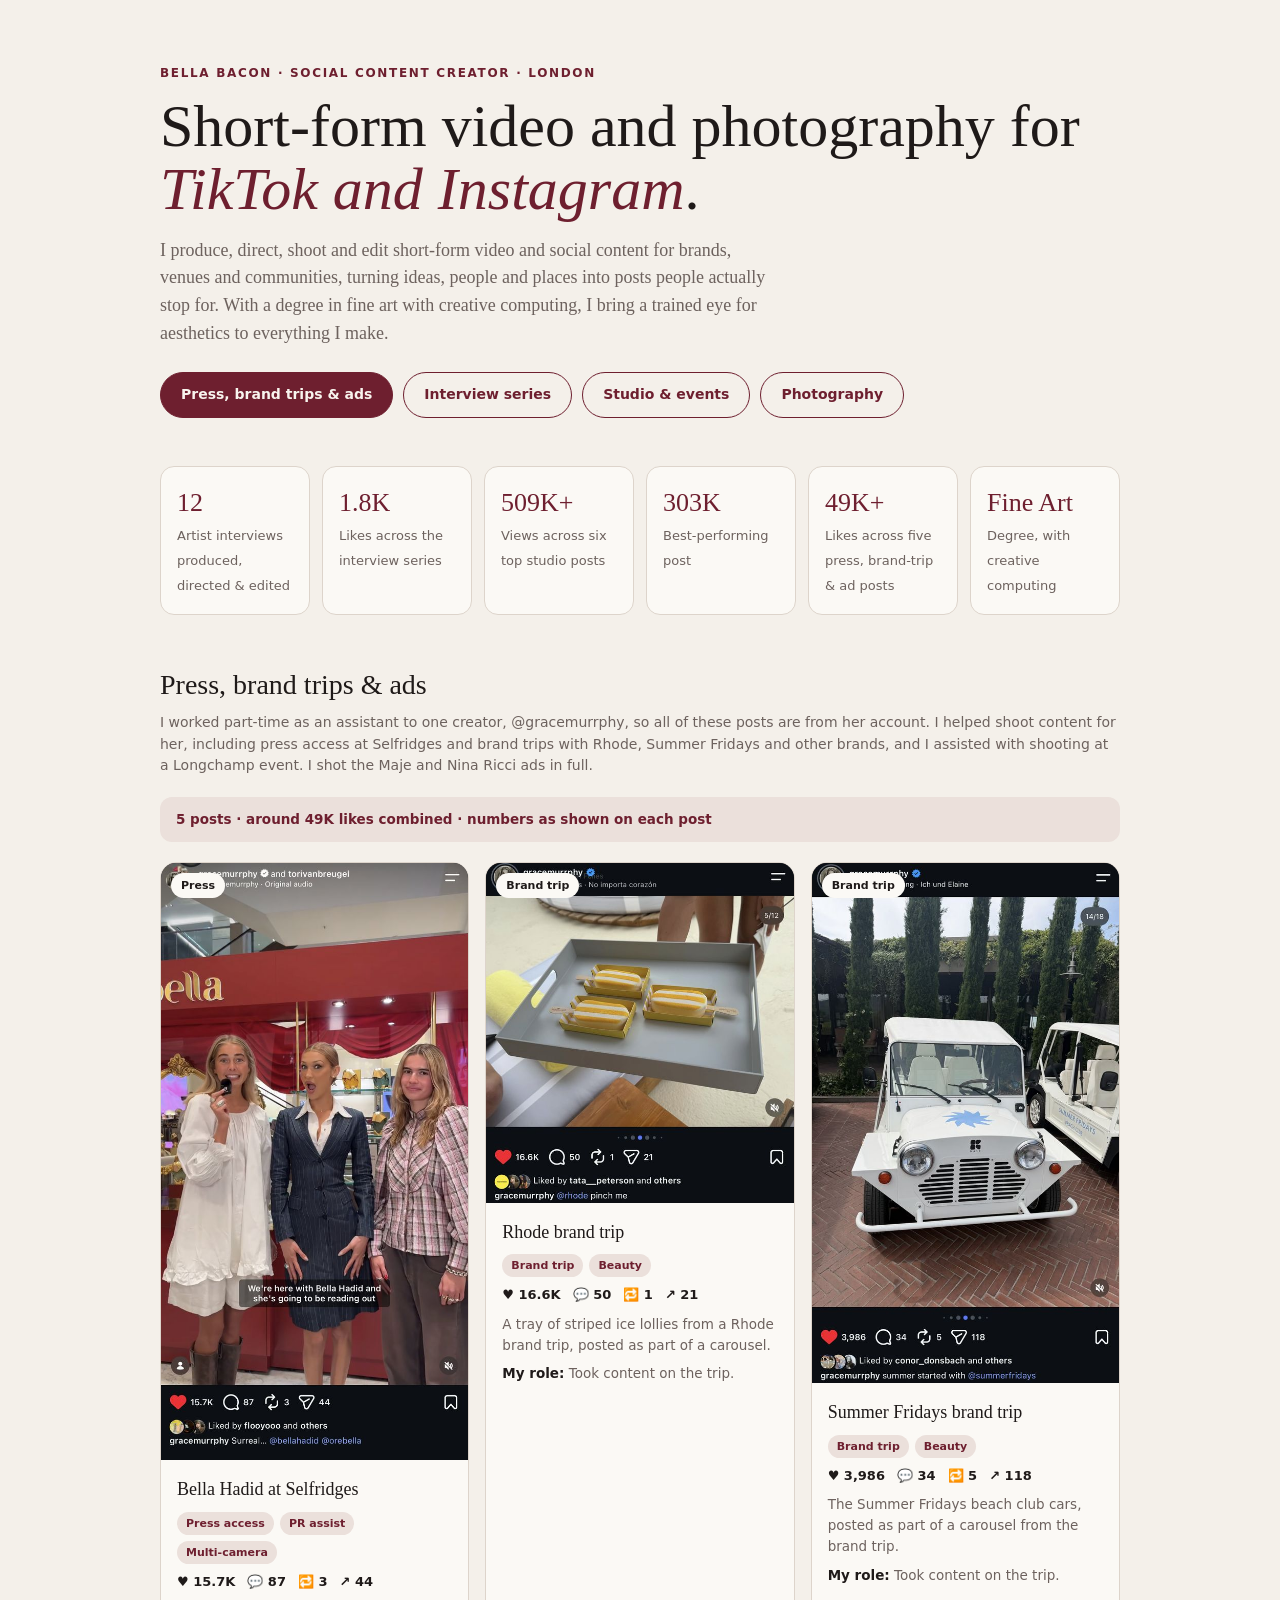
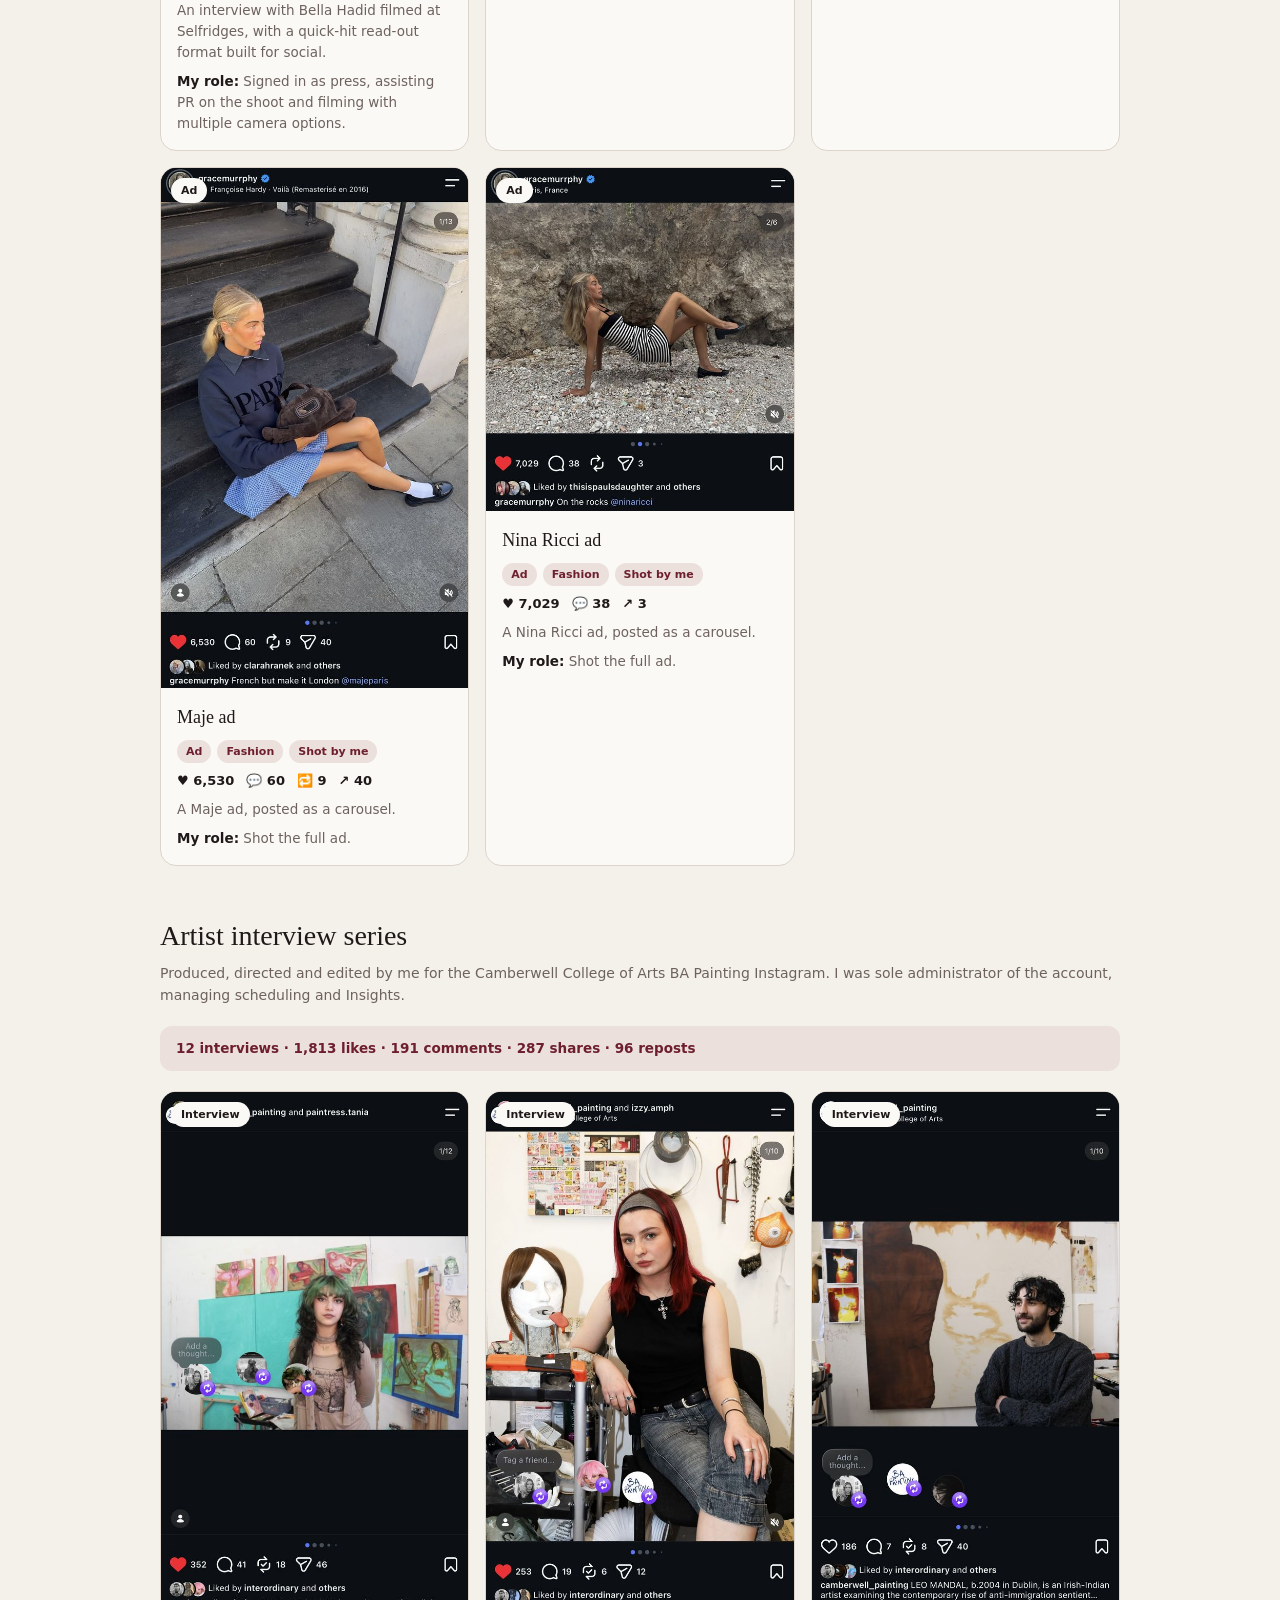
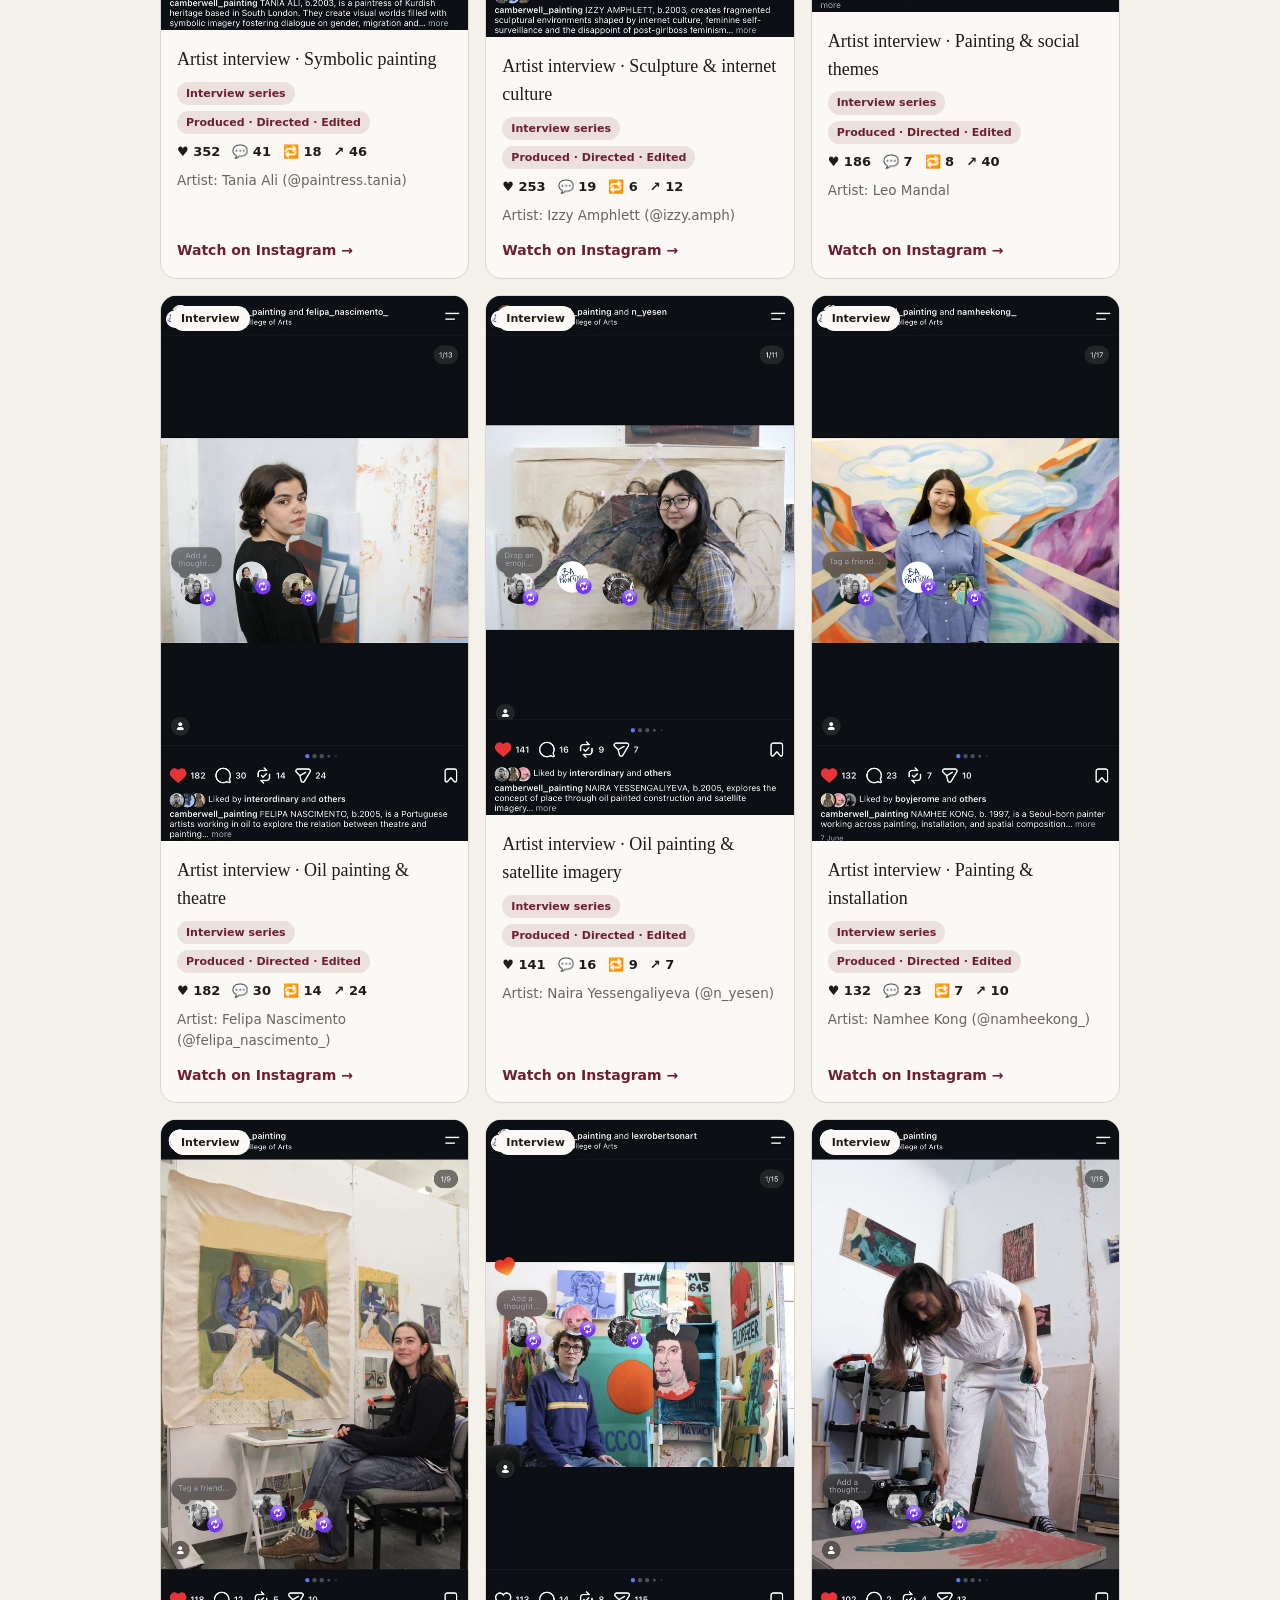
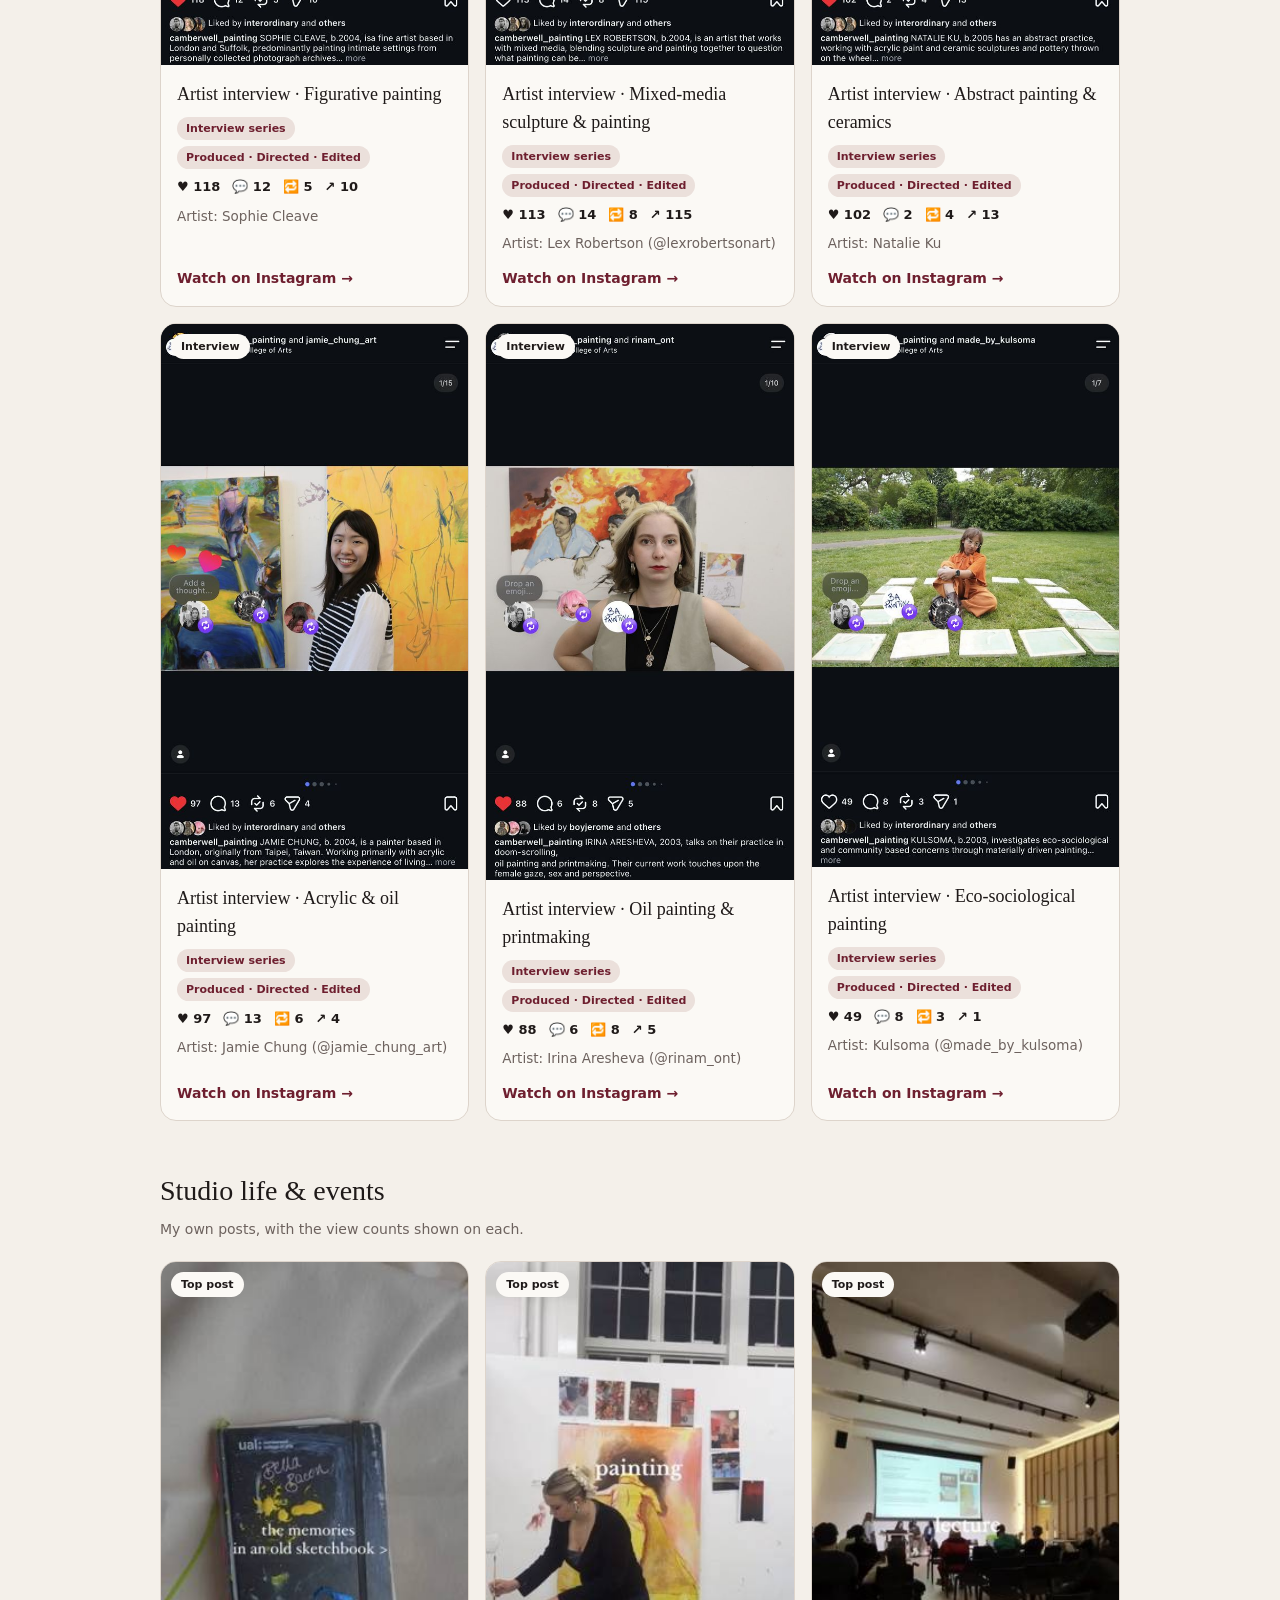
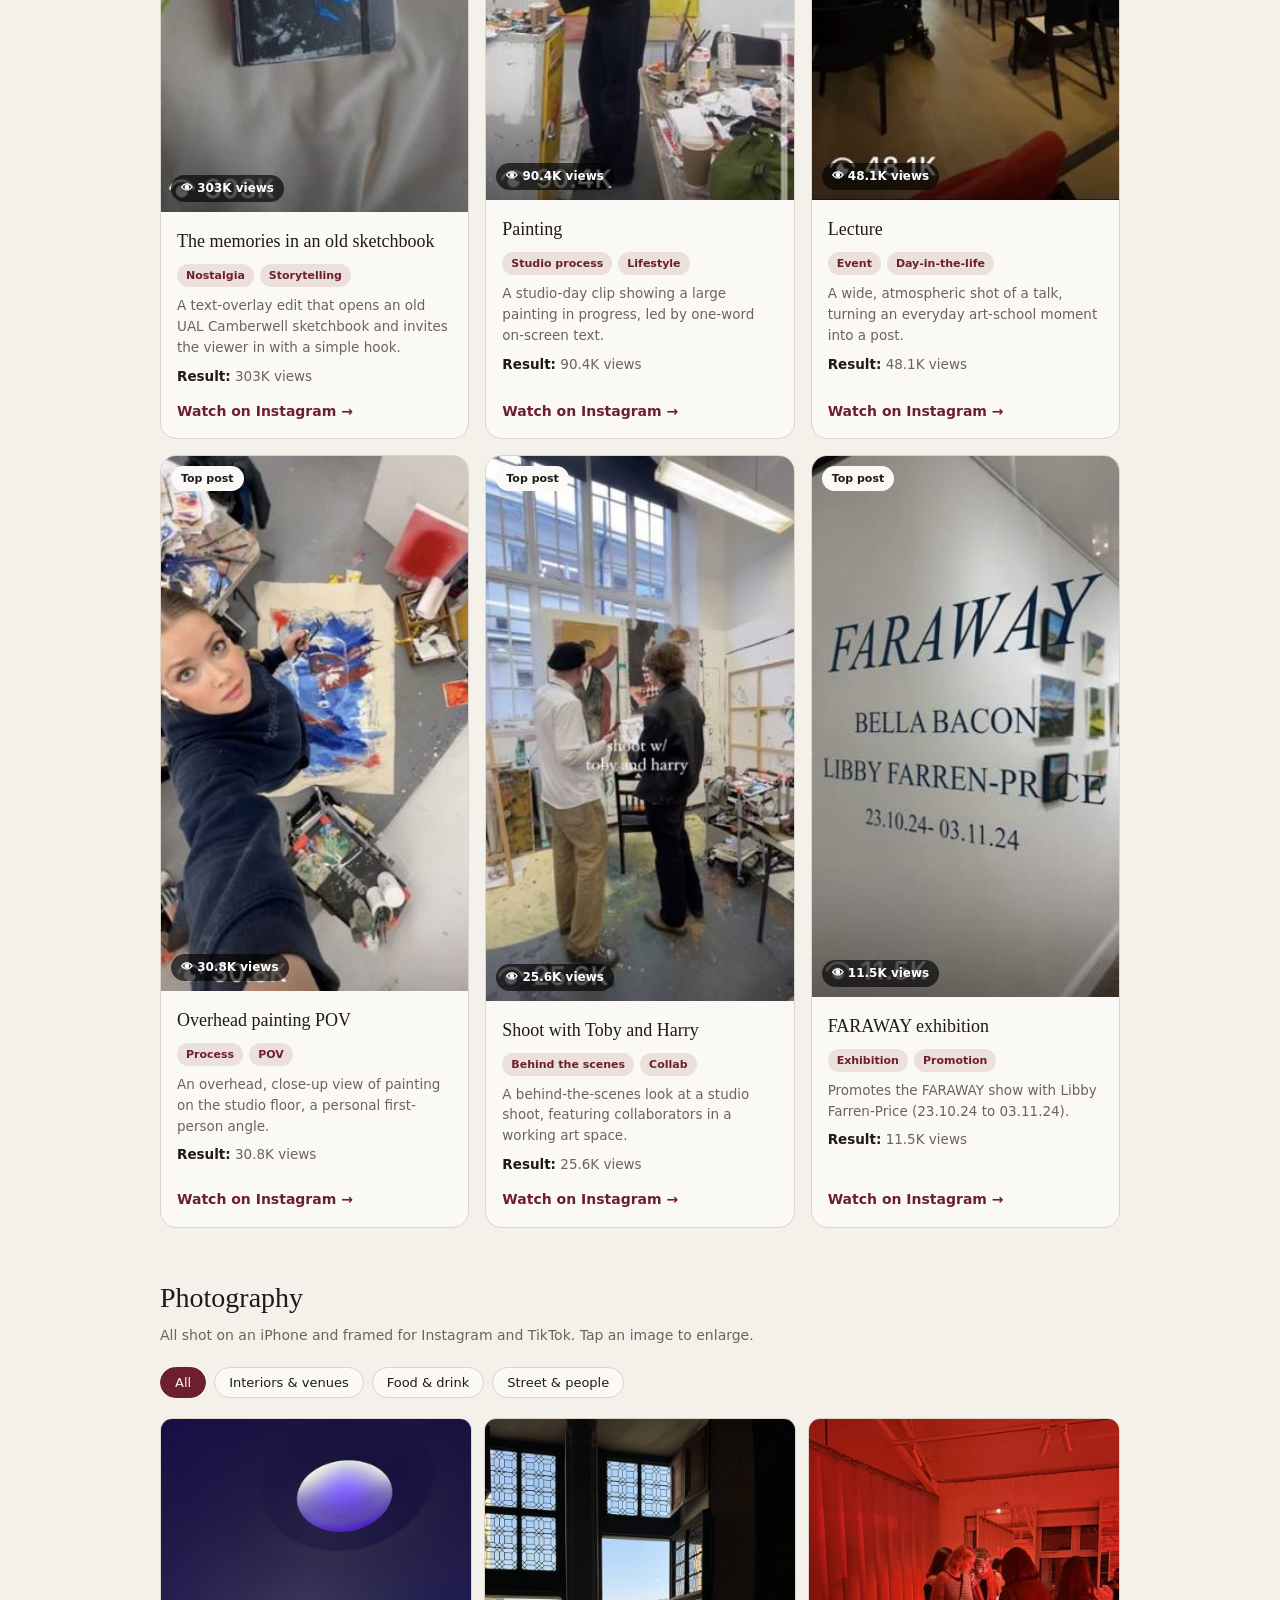
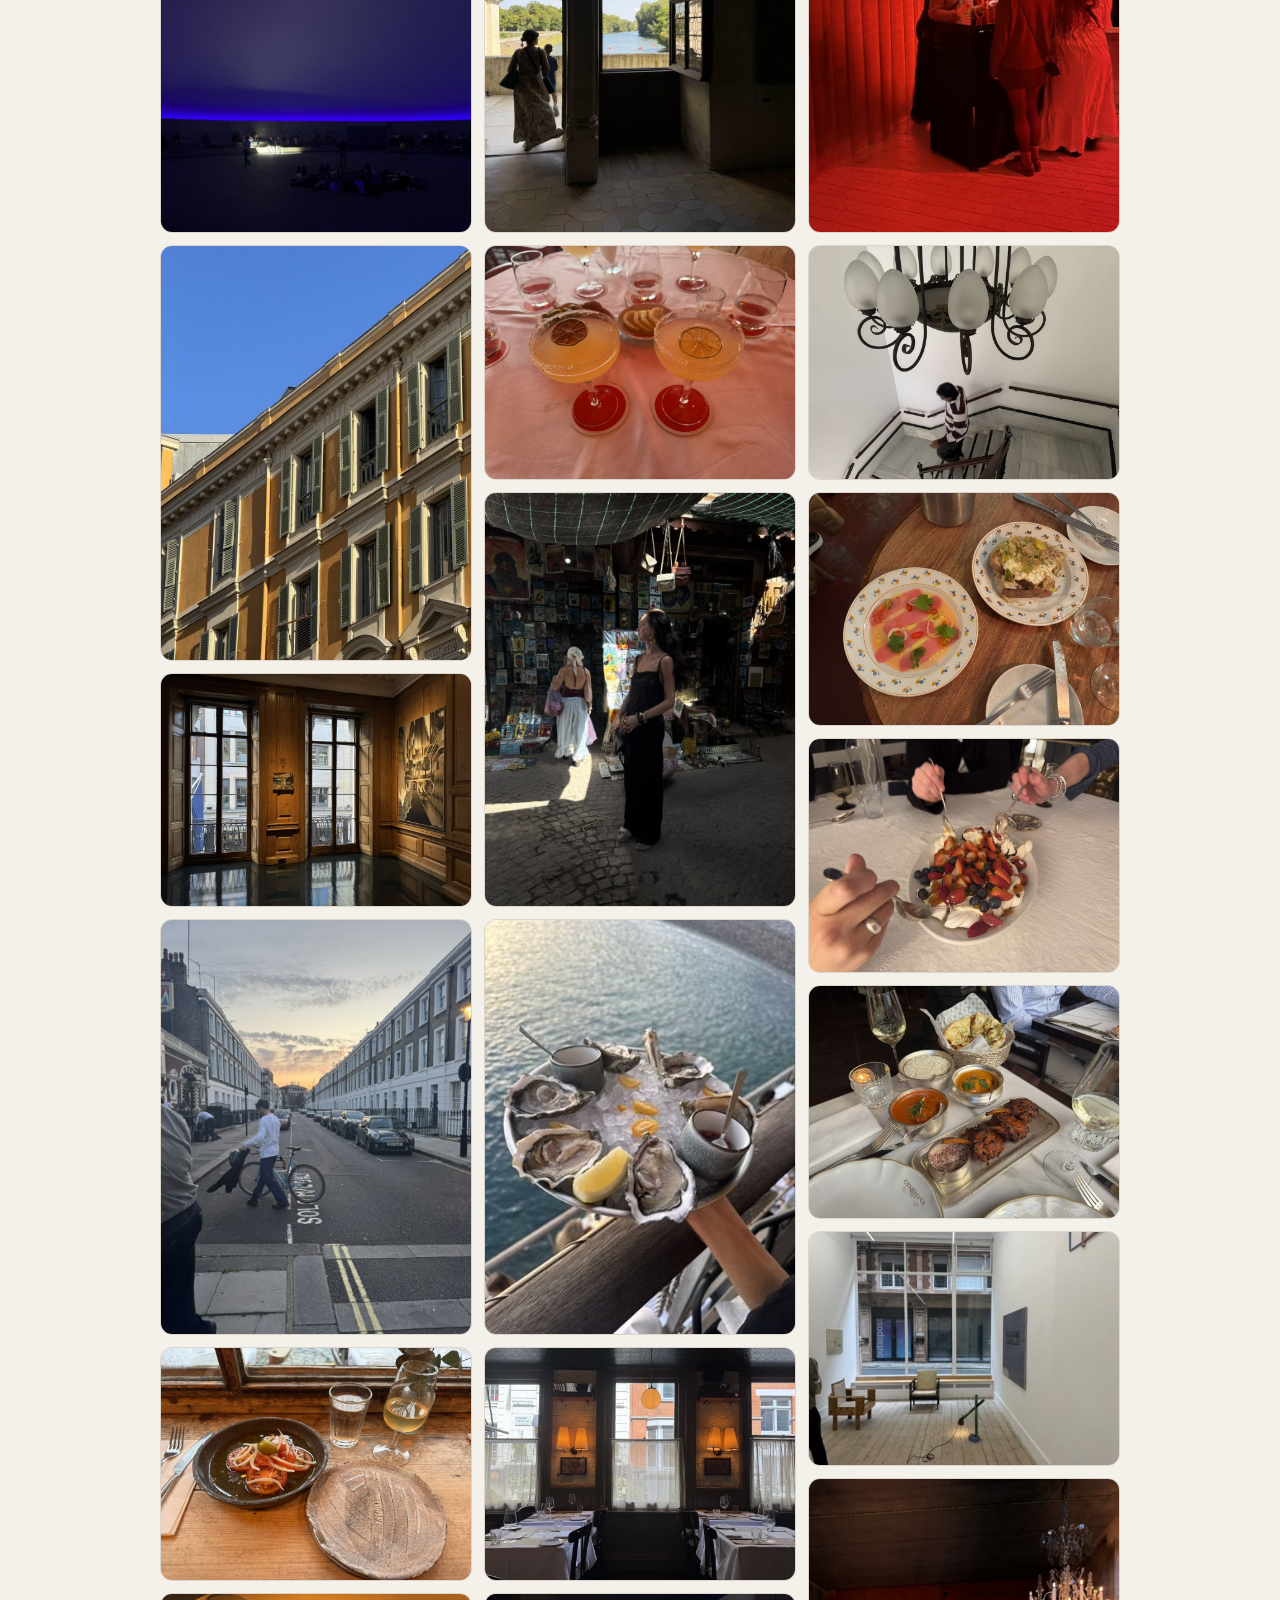
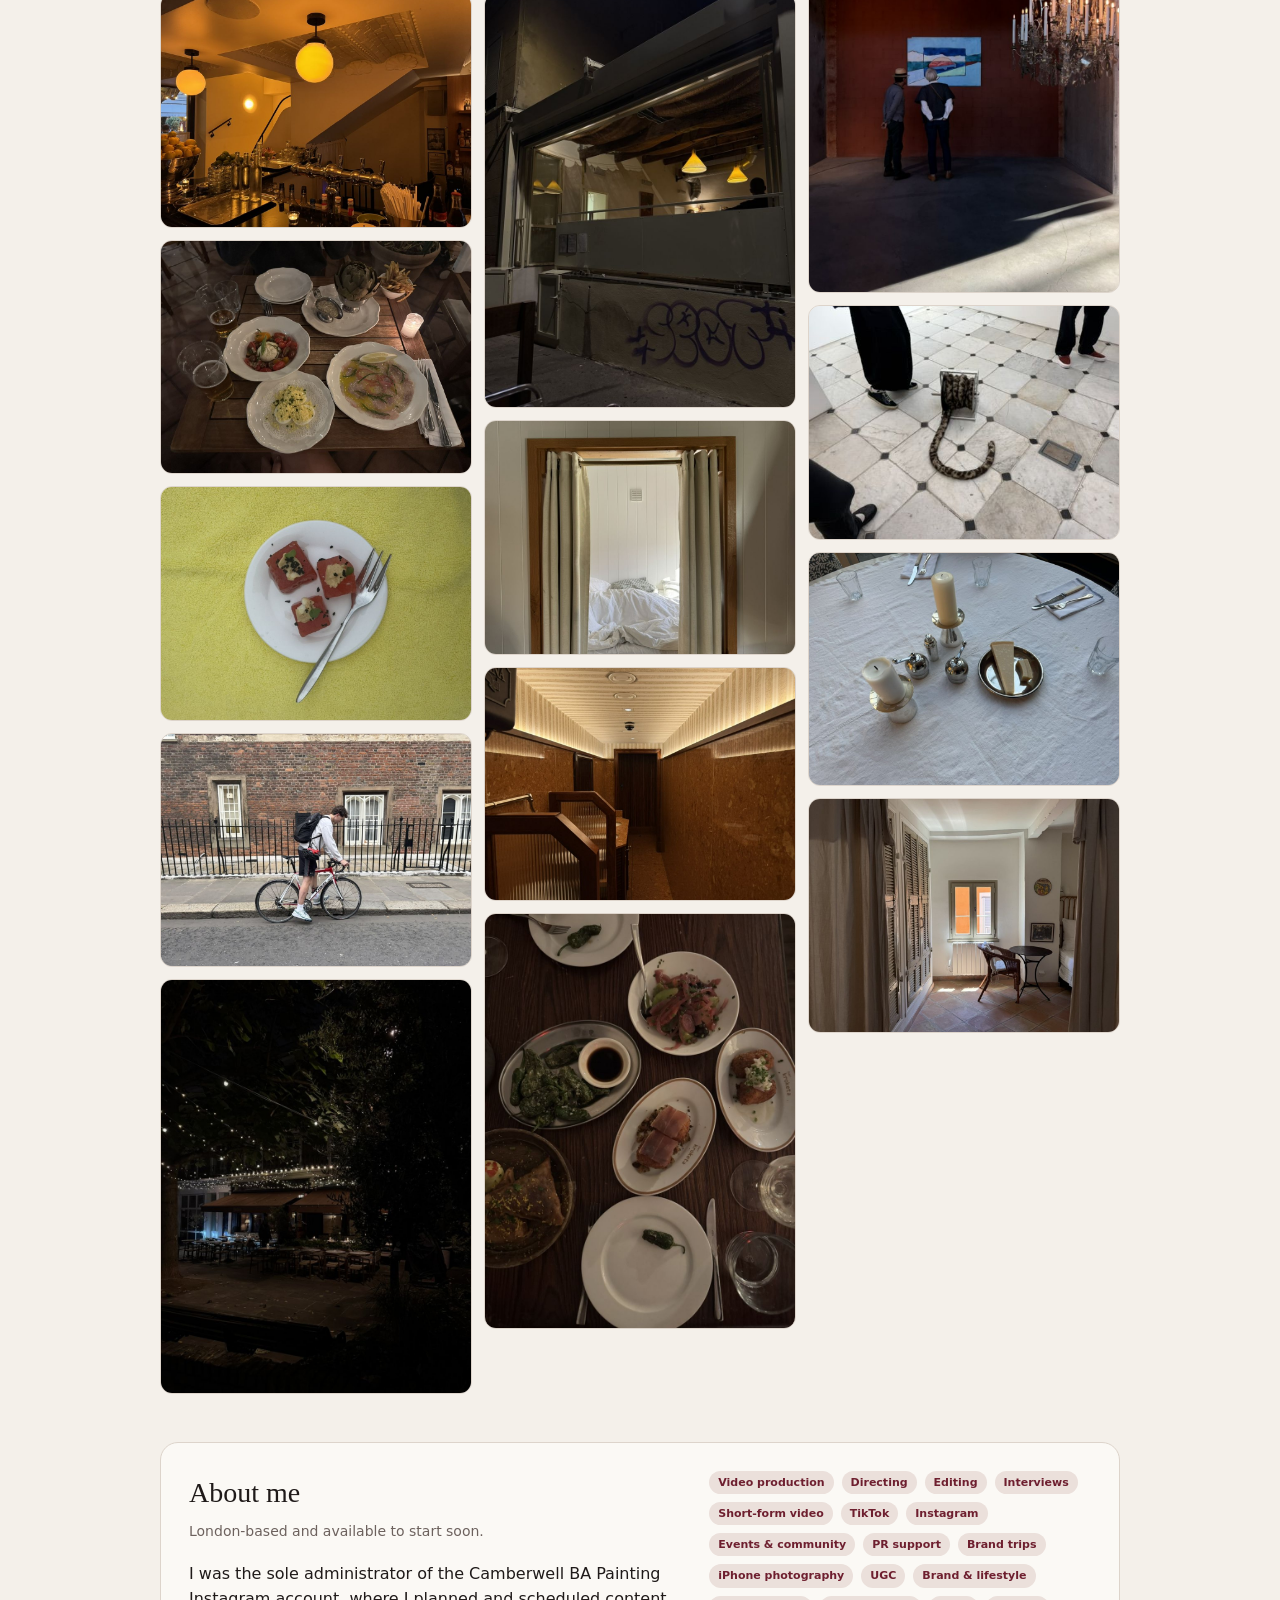
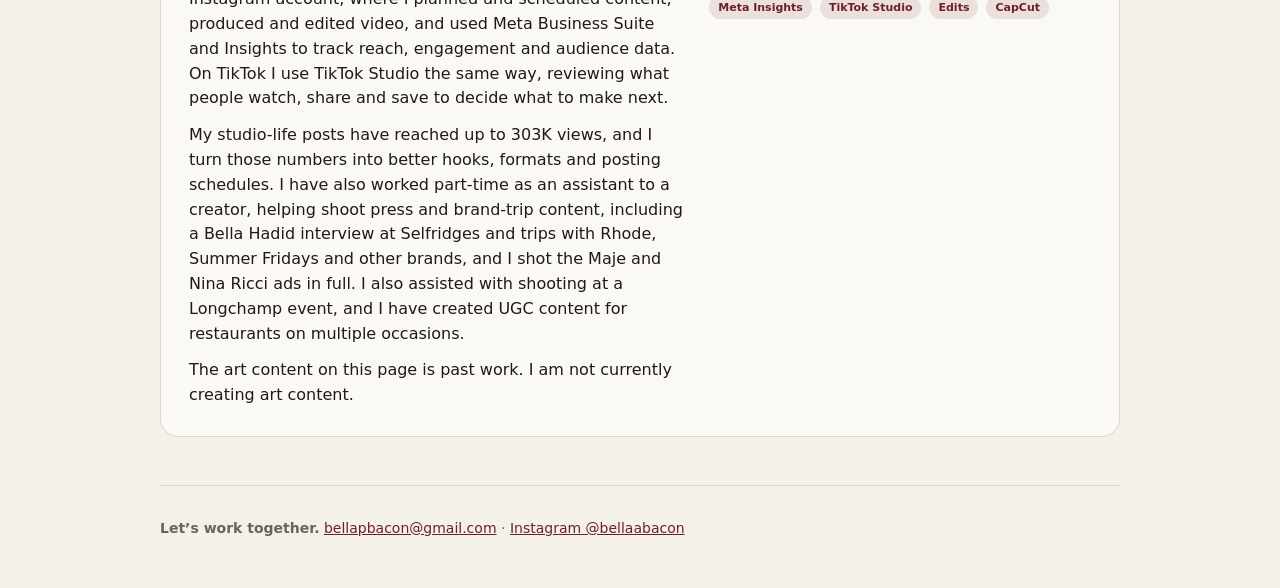
==== bella-bacon-portfolio.html @ 35b9066b "UGCPORTFOLIO" ====
<!DOCTYPE html>
<html lang="en-GB">
<head>
<meta charset="utf-8">
<meta name="viewport" content="width=device-width, initial-scale=1, viewport-fit=cover">
<meta name="robots" content="noindex, nofollow">
<title>Bella Bacon · Social Content Creator Portfolio</title>
<style>
:root{--bg:#f4f0ea;--surface:#fbf9f5;--text:#1f1a19;--muted:#6d625e;--accent:#6e1f2f;--accent2:#ebe0db;--border:#ddd4cb;--on-accent:#f8f4ee;box-sizing:border-box;padding-top:env(safe-area-inset-top,0px);padding-bottom:env(safe-area-inset-bottom,0px)}
@media (prefers-color-scheme:dark){:root:not([data-theme="light"]){color-scheme:dark;--bg:#151312;--surface:#1e1b1a;--text:#efe9e2;--muted:#a79d97;--accent:#cf8f90;--accent2:#35201f;--border:#332d2b;--on-accent:#171211}}
:root[data-theme="dark"]{color-scheme:dark;--bg:#151312;--surface:#1e1b1a;--text:#efe9e2;--muted:#a79d97;--accent:#cf8f90;--accent2:#35201f;--border:#332d2b;--on-accent:#171211}
*{box-sizing:border-box}html{scroll-padding-top:env(safe-area-inset-top,0px)}
body{margin:0;background:var(--bg);color:var(--text);font-family:Georgia,"Times New Roman",serif;line-height:1.55}
.sans{font-family:system-ui,-apple-system,"Segoe UI",Roboto,sans-serif}
.wrap{max-width:1000px;margin:0 auto;padding:0 20px}
header.hero{padding:64px 0 40px}
.eyebrow{font-family:system-ui,sans-serif;font-size:12px;letter-spacing:.14em;text-transform:uppercase;color:var(--accent);font-weight:600}
h1{font-size:clamp(34px,7vw,60px);line-height:1.05;margin:12px 0 16px;font-weight:400}
h1 em{color:var(--accent)}
.lead{font-size:18px;color:var(--muted);max-width:620px;margin:0 0 24px}
.cta{display:flex;gap:10px;flex-wrap:wrap}
.btn{font-family:system-ui,sans-serif;font-size:14px;font-weight:600;text-decoration:none;padding:11px 20px;border-radius:99px;border:1px solid var(--accent);color:var(--accent)}
.btn.fill{background:var(--accent);color:var(--on-accent)}
.stats{display:grid;grid-template-columns:repeat(auto-fit,minmax(150px,1fr));gap:12px;margin:8px 0 48px}
.stat{background:var(--surface);border:1px solid var(--border);border-radius:14px;padding:16px}
.stat b{display:block;font-size:26px;font-weight:400;color:var(--accent)}
.stat span{font-family:system-ui,sans-serif;font-size:13px;color:var(--muted)}
h2{font-size:28px;font-weight:400;margin:0 0 6px}
.sub{font-family:system-ui,sans-serif;color:var(--muted);font-size:14px;margin:0 0 20px}
.filters{display:flex;gap:8px;margin-bottom:20px;flex-wrap:wrap}
.chip{font-family:system-ui,sans-serif;font-size:13px;padding:7px 14px;border-radius:99px;border:1px solid var(--border);background:var(--surface);color:var(--text);cursor:pointer}
.chip[aria-pressed="true"]{background:var(--accent);color:var(--on-accent);border-color:var(--accent)}
.grid{display:grid;grid-template-columns:repeat(auto-fill,minmax(270px,1fr));gap:16px;margin-bottom:48px}
.card{background:var(--surface);border:1px solid var(--border);border-radius:16px;overflow:hidden;display:flex;flex-direction:column}
.thumb{aspect-ratio:9/12;background:linear-gradient(145deg,var(--accent2),var(--bg));display:flex;align-items:center;justify-content:center;flex-direction:column;gap:6px;color:var(--muted);font-family:system-ui,sans-serif;font-size:12px;position:relative}
.thumb .play{width:44px;height:44px;border-radius:50%;background:var(--accent);color:#fff;display:flex;align-items:center;justify-content:center;font-size:16px}
.thumb img{width:100%;height:100%;object-fit:cover;display:block}.views{position:absolute;bottom:10px;left:10px;font-family:system-ui,sans-serif;font-size:12px;font-weight:700;padding:4px 10px;border-radius:99px;background:rgba(0,0,0,.65);color:#fff}.thumb.wide{aspect-ratio:auto;display:block;background:#0d1117}.thumb.wide img{height:auto;object-fit:contain}.engage{display:flex;gap:12px;flex-wrap:wrap;font-family:system-ui,sans-serif;font-size:13px;color:var(--text);font-weight:600}.series{background:var(--accent2);color:var(--accent);font-family:system-ui,sans-serif;font-size:13.5px;font-weight:600;padding:12px 16px;border-radius:12px;margin-bottom:20px}.badge{position:absolute;top:10px;left:10px;font-family:system-ui,sans-serif;font-size:11px;font-weight:600;padding:4px 10px;border-radius:99px;background:var(--surface);color:var(--text)}
.body{padding:16px;display:flex;flex-direction:column;gap:8px;flex:1}
.body h3{margin:0;font-size:18px;font-weight:400}
.tags{display:flex;gap:6px;flex-wrap:wrap}
.tag{font-family:system-ui,sans-serif;font-size:11px;padding:3px 9px;border-radius:99px;background:var(--accent2);color:var(--accent);font-weight:600}
.body p{margin:0;font-family:system-ui,sans-serif;font-size:13.5px;color:var(--muted)}
.body p b{color:var(--text);font-weight:600}
.body a{margin-top:auto;font-family:system-ui,sans-serif;font-size:14px;font-weight:600;color:var(--accent);text-decoration:none;padding-top:6px}
.todo{outline:1px dashed var(--accent);outline-offset:2px;border-radius:3px}
.about{display:grid;grid-template-columns:1fr;gap:24px;background:var(--surface);border:1px solid var(--border);border-radius:18px;padding:28px;margin-bottom:48px}
@media(min-width:720px){.about{grid-template-columns:1.3fr 1fr}}
.skills{display:flex;flex-wrap:wrap;gap:8px;align-content:flex-start}
footer{border-top:1px solid var(--border);padding:32px 0 48px;font-family:system-ui,sans-serif;font-size:14px;color:var(--muted)}
footer a{color:var(--accent)}
.note{font-family:system-ui,sans-serif;font-size:12px;background:var(--accent2);color:var(--accent);text-align:center;padding:8px;font-weight:600}

#pool:not(.cols){columns:2;column-gap:12px}
#pool:not(.cols) figure{break-inside:avoid;margin:0 0 12px}
.cols{display:flex;gap:12px;align-items:flex-start;margin-bottom:48px}
.col{flex:1;min-width:0;display:flex;flex-direction:column;gap:12px}
#pool figure{margin:0;border-radius:12px;overflow:hidden;border:1px solid var(--border);background:var(--surface);cursor:zoom-in}
#pool img{width:100%;height:auto;display:block}
#lb{position:fixed;inset:0;background:rgba(0,0,0,.92);display:flex;align-items:center;justify-content:center;z-index:50;padding:16px;cursor:zoom-out}
#lb[hidden]{display:none}
#lb img{max-width:100%;max-height:100%;border-radius:8px}
</style>
</head>
<body>

<div class="wrap">
<header class="hero">
  <div class="eyebrow">Bella Bacon · Social content creator · London</div>
  <h1>Short-form video and photography for <em>TikTok and Instagram</em>.</h1>
  <p class="lead">I produce, direct, shoot and edit short-form video and social content for brands, venues and communities, turning ideas, people and places into posts people actually stop for. With a degree in fine art with creative computing, I bring a trained eye for aesthetics to everything I make.</p>
  <div class="cta">
    <a class="btn fill" href="#press">Press, brand trips &amp; ads</a>
    <a class="btn" href="#interviews">Interview series</a>
    <a class="btn" href="#top">Studio &amp; events</a>
    <a class="btn" href="#photography">Photography</a>
  </div>
</header>

<section class="stats" aria-label="Highlights">
  <div class="stat"><b>12</b><span>Artist interviews produced, directed &amp; edited</span></div>
  <div class="stat"><b>1.8K</b><span>Likes across the interview series</span></div>
  <div class="stat"><b>509K+</b><span>Views across six top studio posts</span></div>
  <div class="stat"><b>303K</b><span>Best-performing post</span></div>
  <div class="stat"><b>49K+</b><span>Likes across five press, brand-trip &amp; ad posts</span></div>
  <div class="stat"><b>Fine Art</b><span>Degree, with creative computing</span></div>
</section>

<section id="press"><h2>Press, brand trips &amp; ads</h2><p class="sub">I worked part-time as an assistant to one creator, @gracemurrphy, so all of these posts are from her account. I helped shoot content for her, including press access at Selfridges and brand trips with Rhode, Summer Fridays and other brands, and I assisted with shooting at a Longchamp event. I shot the Maje and Nina Ricci ads in full.</p><div class="series">5 posts · around 49K likes combined · numbers as shown on each post</div><div class="grid"><article class="card"><div class="thumb wide"><span class="badge">Press</span><img alt="Bella Hadid interview at Selfridges" src="[data-uri]"></div><div class="body"><h3>Bella Hadid at Selfridges</h3><div class="tags"><span class="tag">Press access</span><span class="tag">PR assist</span><span class="tag">Multi-camera</span></div><div class="engage"><span>♥ 15.7K</span><span>💬 87</span><span>🔁 3</span><span>↗ 44</span></div><p>An interview with Bella Hadid filmed at Selfridges, with a quick-hit read-out format built for social.</p><p><b>My role:</b> Signed in as press, assisting PR on the shoot and filming with multiple camera options.</p></div></article><article class="card"><div class="thumb wide"><span class="badge">Brand trip</span><img alt="Rhode brand trip" src="[data-uri]"></div><div class="body"><h3>Rhode brand trip</h3><div class="tags"><span class="tag">Brand trip</span><span class="tag">Beauty</span></div><div class="engage"><span>♥ 16.6K</span><span>💬 50</span><span>🔁 1</span><span>↗ 21</span></div><p>A tray of striped ice lollies from a Rhode brand trip, posted as part of a carousel.</p><p><b>My role:</b> Took content on the trip.</p></div></article><article class="card"><div class="thumb wide"><span class="badge">Brand trip</span><img alt="Summer Fridays brand trip" src="[data-uri]"></div><div class="body"><h3>Summer Fridays brand trip</h3><div class="tags"><span class="tag">Brand trip</span><span class="tag">Beauty</span></div><div class="engage"><span>♥ 3,986</span><span>💬 34</span><span>🔁 5</span><span>↗ 118</span></div><p>The Summer Fridays beach club cars, posted as part of a carousel from the brand trip.</p><p><b>My role:</b> Took content on the trip.</p></div></article><article class="card"><div class="thumb wide"><span class="badge">Ad</span><img alt="Maje ad: woman in a navy Paris sweatshirt sitting on steps holding a suede bag" src="[data-uri]"></div><div class="body"><h3>Maje ad</h3><div class="tags"><span class="tag">Ad</span><span class="tag">Fashion</span><span class="tag">Shot by me</span></div><div class="engage"><span>♥ 6,530</span><span>💬 60</span><span>🔁 9</span><span>↗ 40</span></div><p>A Maje ad, posted as a carousel.</p><p><b>My role:</b> Shot the full ad.</p></div></article><article class="card"><div class="thumb wide"><span class="badge">Ad</span><img alt="Nina Ricci ad: woman in a striped dress sitting against a rock face" src="[data-uri]"></div><div class="body"><h3>Nina Ricci ad</h3><div class="tags"><span class="tag">Ad</span><span class="tag">Fashion</span><span class="tag">Shot by me</span></div><div class="engage"><span>♥ 7,029</span><span>💬 38</span><span>↗ 3</span></div><p>A Nina Ricci ad, posted as a carousel.</p><p><b>My role:</b> Shot the full ad.</p></div></article></div></section>

<section id="interviews"><h2>Artist interview series</h2><p class="sub">Produced, directed and edited by me for the Camberwell College of Arts BA Painting Instagram. I was sole administrator of the account, managing scheduling and Insights.</p><div class="series">12 interviews · 1,813 likes · 191 comments · 287 shares · 96 reposts</div><div class="grid"><article class="card"><div class="thumb wide"><span class="badge">Interview</span><img alt="Artist interview, Symbolic painting" src="[data-uri]"></div><div class="body"><h3>Artist interview · Symbolic painting</h3><div class="tags"><span class="tag">Interview series</span><span class="tag">Produced · Directed · Edited</span></div><div class="engage"><span>♥ 352</span><span>💬 41</span><span>🔁 18</span><span>↗ 46</span></div><p>Artist: Tania Ali (@paintress.tania)</p><a href="https://www.instagram.com/p/DTgIEiNjgyR/?img_index=1" target="_blank" rel="noopener">Watch on Instagram →</a></div></article><article class="card"><div class="thumb wide"><span class="badge">Interview</span><img alt="Artist interview, Sculpture & internet culture" src="[data-uri]"></div><div class="body"><h3>Artist interview · Sculpture & internet culture</h3><div class="tags"><span class="tag">Interview series</span><span class="tag">Produced · Directed · Edited</span></div><div class="engage"><span>♥ 253</span><span>💬 19</span><span>🔁 6</span><span>↗ 12</span></div><p>Artist: Izzy Amphlett (@izzy.amph)</p><a href="https://www.instagram.com/p/DYmT-ONDHg1/?img_index=1" target="_blank" rel="noopener">Watch on Instagram →</a></div></article><article class="card"><div class="thumb wide"><span class="badge">Interview</span><img alt="Artist interview, Painting & social themes" src="[data-uri]"></div><div class="body"><h3>Artist interview · Painting & social themes</h3><div class="tags"><span class="tag">Interview series</span><span class="tag">Produced · Directed · Edited</span></div><div class="engage"><span>♥ 186</span><span>💬 7</span><span>🔁 8</span><span>↗ 40</span></div><p>Artist: Leo Mandal</p><a href="https://www.instagram.com/p/DYhWXzZDB_G/?img_index=1" target="_blank" rel="noopener">Watch on Instagram →</a></div></article><article class="card"><div class="thumb wide"><span class="badge">Interview</span><img alt="Artist interview, Oil painting & theatre" src="[data-uri]"></div><div class="body"><h3>Artist interview · Oil painting & theatre</h3><div class="tags"><span class="tag">Interview series</span><span class="tag">Produced · Directed · Edited</span></div><div class="engage"><span>♥ 182</span><span>💬 30</span><span>🔁 14</span><span>↗ 24</span></div><p>Artist: Felipa Nascimento (@felipa_nascimento_)</p><a href="https://www.instagram.com/p/DY1q_BijvvE/?img_index=1" target="_blank" rel="noopener">Watch on Instagram →</a></div></article><article class="card"><div class="thumb wide"><span class="badge">Interview</span><img alt="Artist interview, Oil painting & satellite imagery" src="[data-uri]"></div><div class="body"><h3>Artist interview · Oil painting & satellite imagery</h3><div class="tags"><span class="tag">Interview series</span><span class="tag">Produced · Directed · Edited</span></div><div class="engage"><span>♥ 141</span><span>💬 16</span><span>🔁 9</span><span>↗ 7</span></div><p>Artist: Naira Yessengaliyeva (@n_yesen)</p><a href="https://www.instagram.com/p/DYt9G8aDs53/?img_index=1" target="_blank" rel="noopener">Watch on Instagram →</a></div></article><article class="card"><div class="thumb wide"><span class="badge">Interview</span><img alt="Artist interview, Painting & installation" src="[data-uri]"></div><div class="body"><h3>Artist interview · Painting & installation</h3><div class="tags"><span class="tag">Interview series</span><span class="tag">Produced · Directed · Edited</span></div><div class="engage"><span>♥ 132</span><span>💬 23</span><span>🔁 7</span><span>↗ 10</span></div><p>Artist: Namhee Kong (@namheekong_)</p><a href="https://www.instagram.com/p/DZS2Gh_Dry5/?img_index=1" target="_blank" rel="noopener">Watch on Instagram →</a></div></article><article class="card"><div class="thumb wide"><span class="badge">Interview</span><img alt="Artist interview, Figurative painting" src="[data-uri]"></div><div class="body"><h3>Artist interview · Figurative painting</h3><div class="tags"><span class="tag">Interview series</span><span class="tag">Produced · Directed · Edited</span></div><div class="engage"><span>♥ 118</span><span>💬 12</span><span>🔁 5</span><span>↗ 10</span></div><p>Artist: Sophie Cleave</p><a href="https://www.instagram.com/p/DUIZR8tClWd/?img_index=1" target="_blank" rel="noopener">Watch on Instagram →</a></div></article><article class="card"><div class="thumb wide"><span class="badge">Interview</span><img alt="Artist interview, Mixed-media sculpture & painting" src="[data-uri]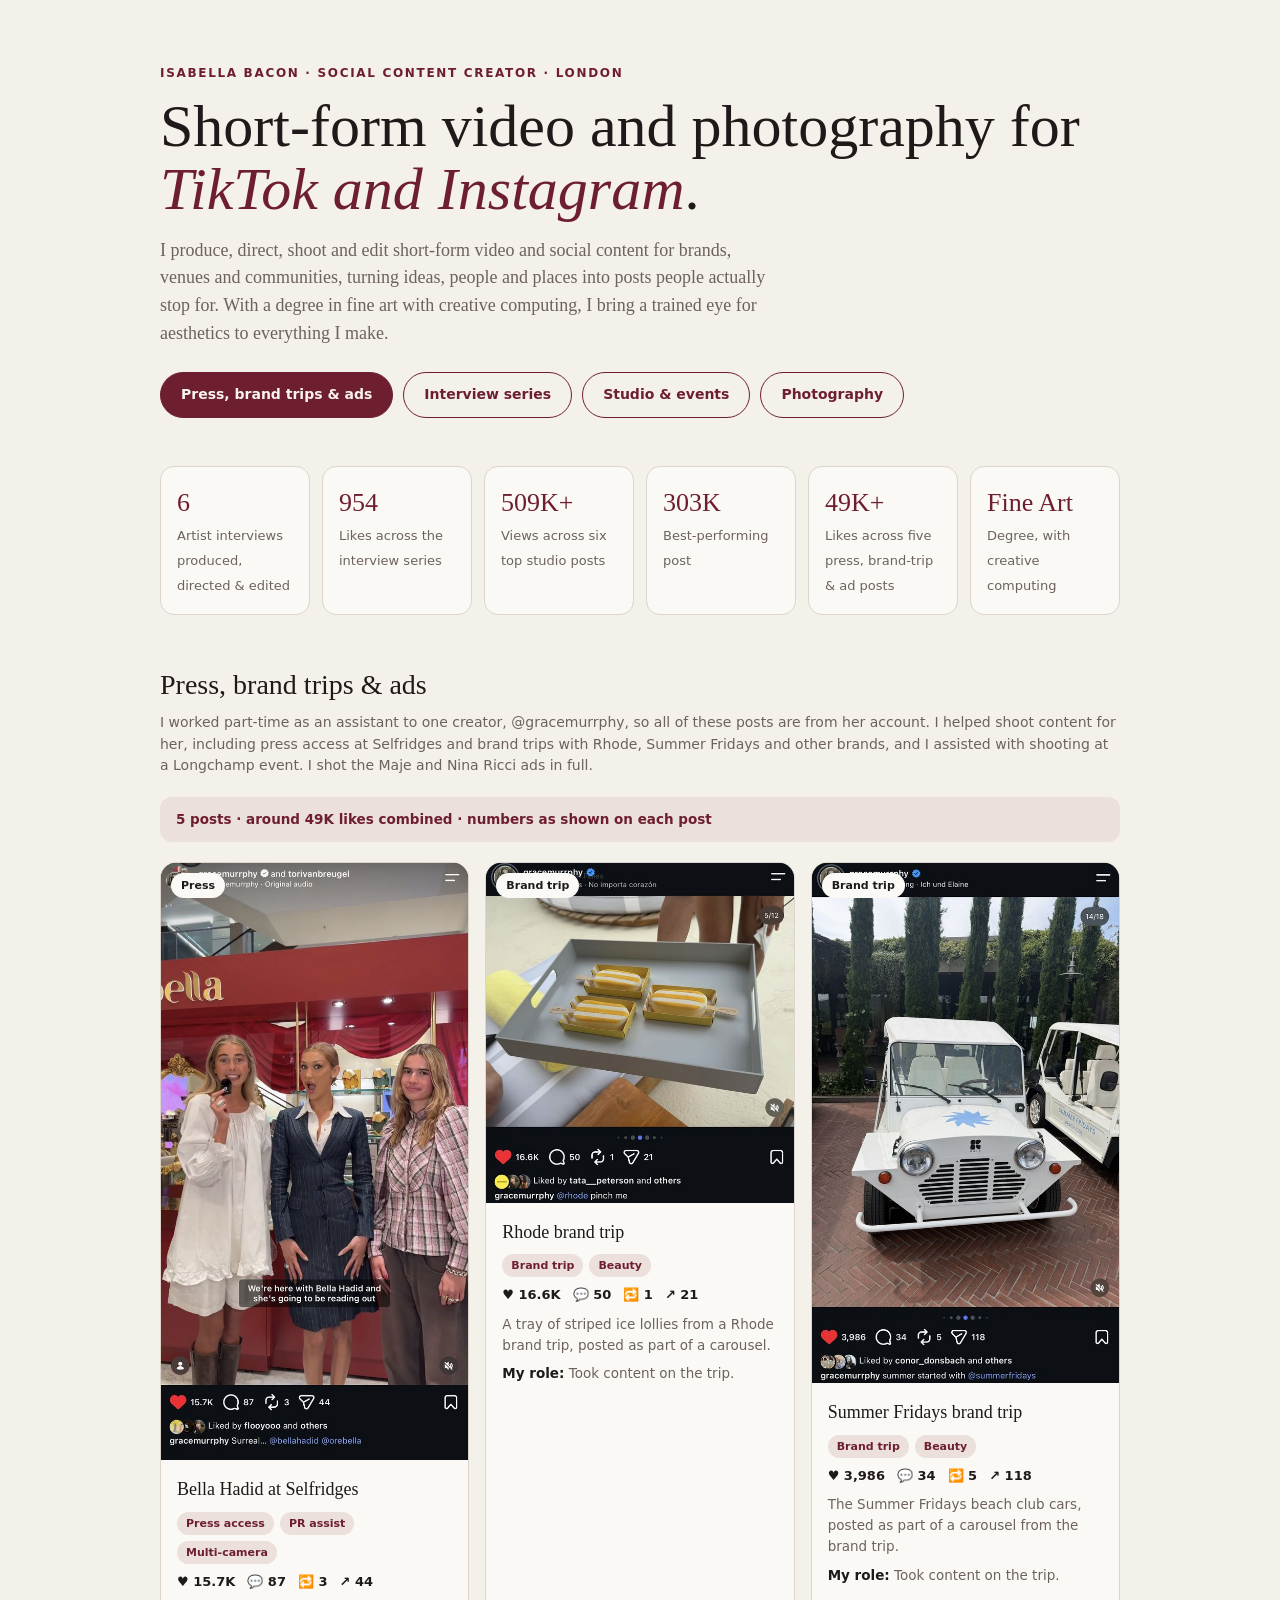
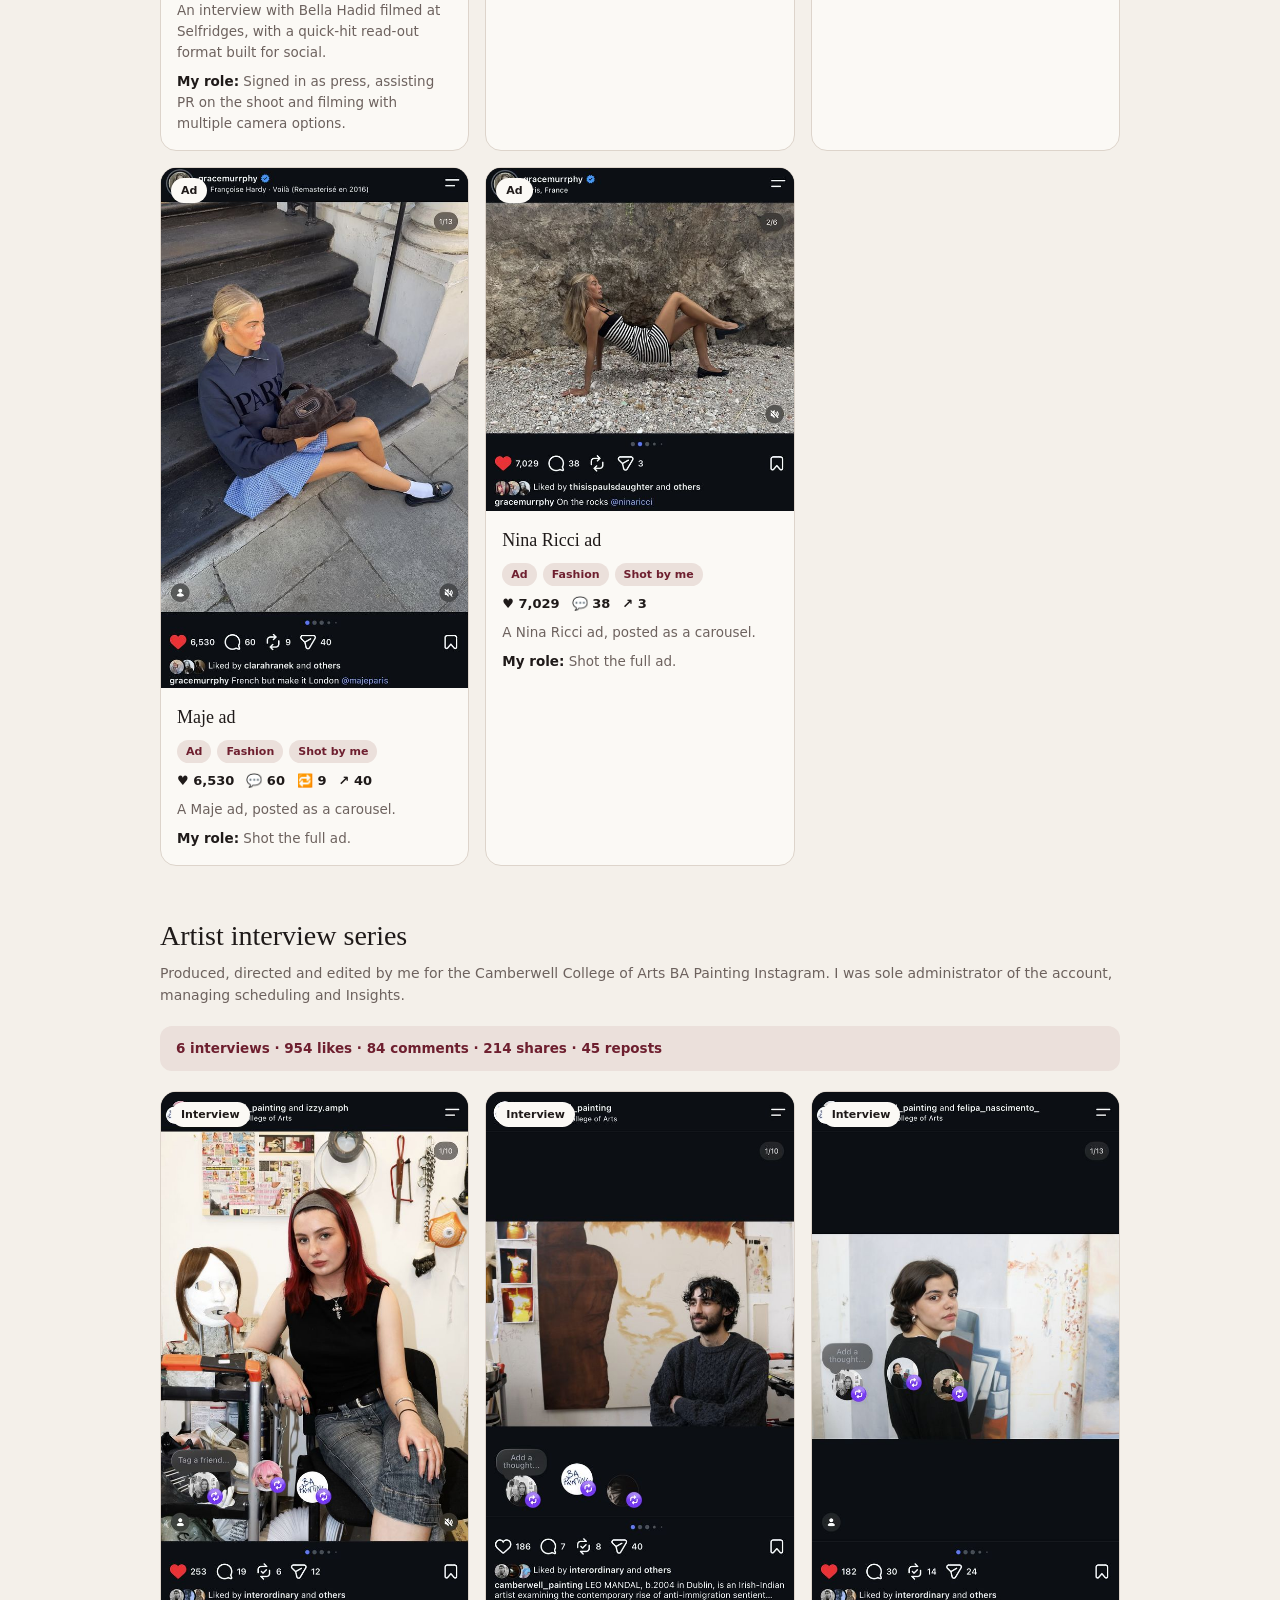
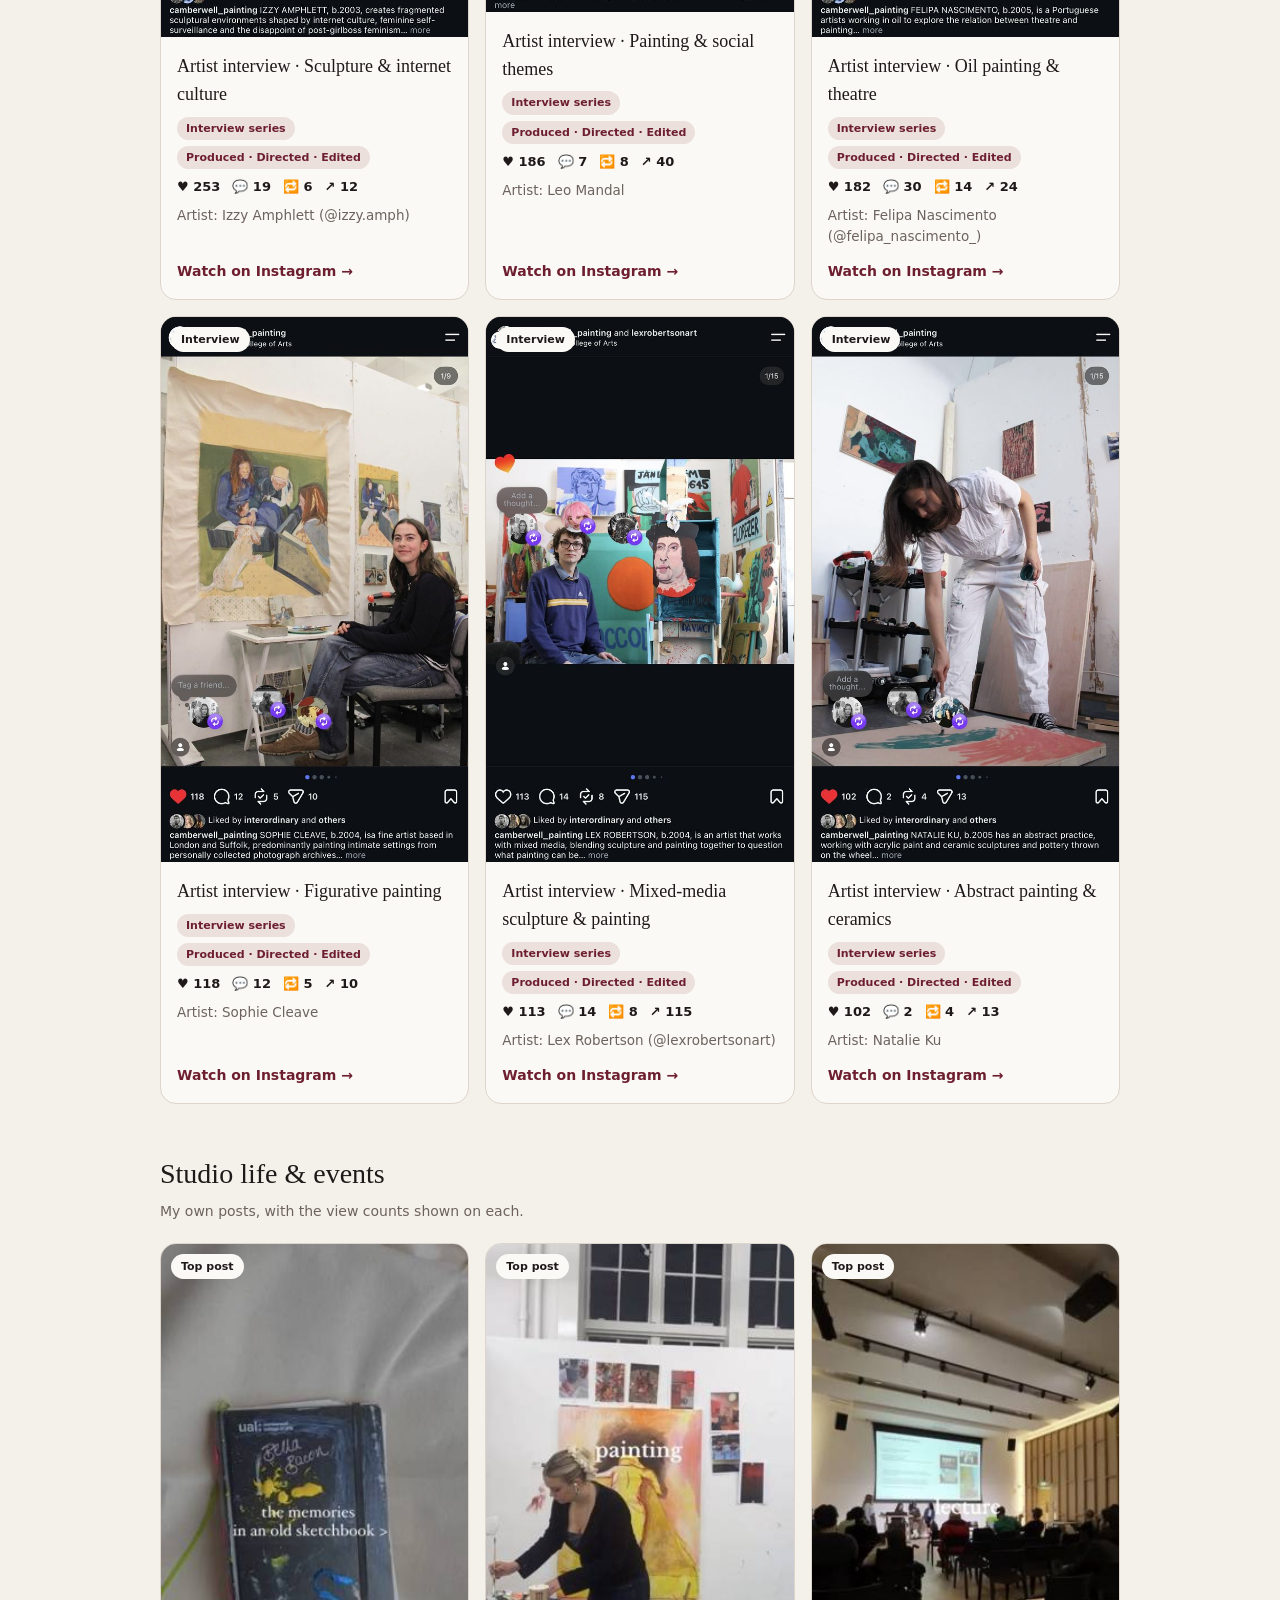
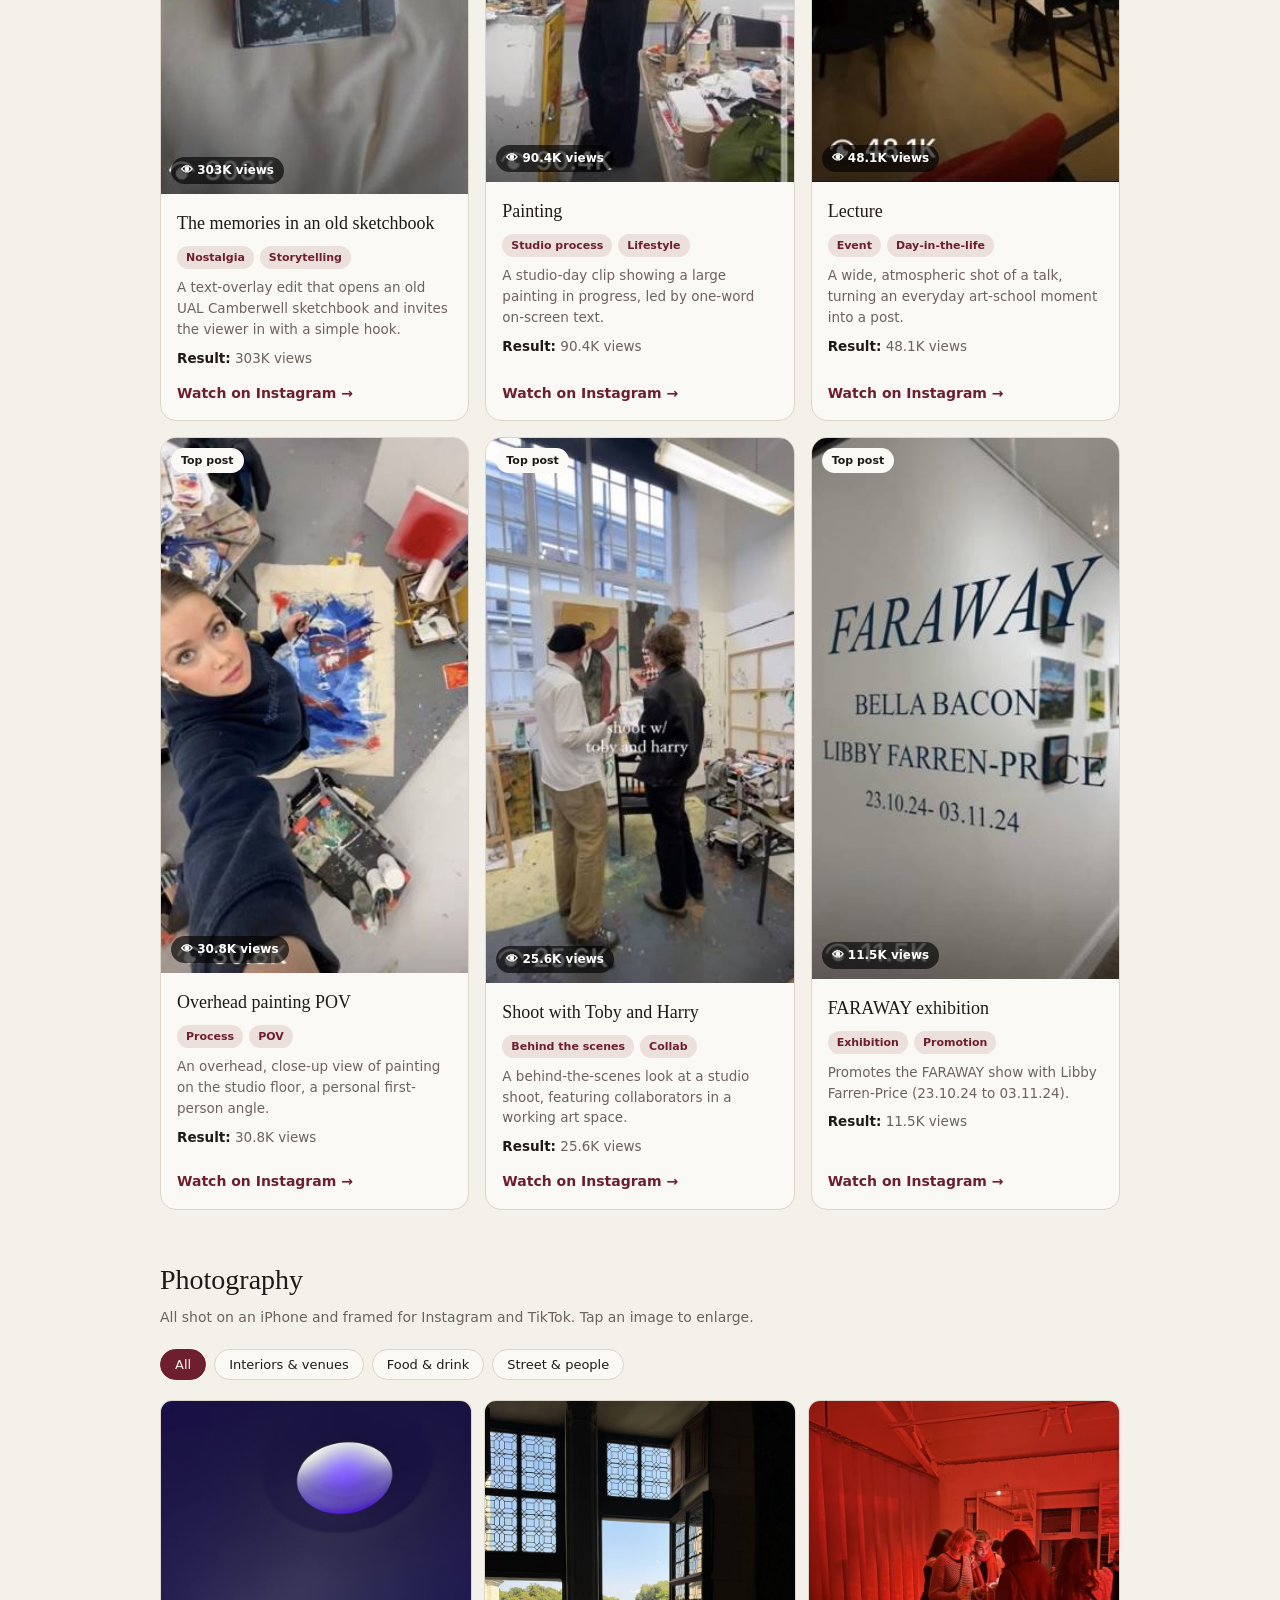
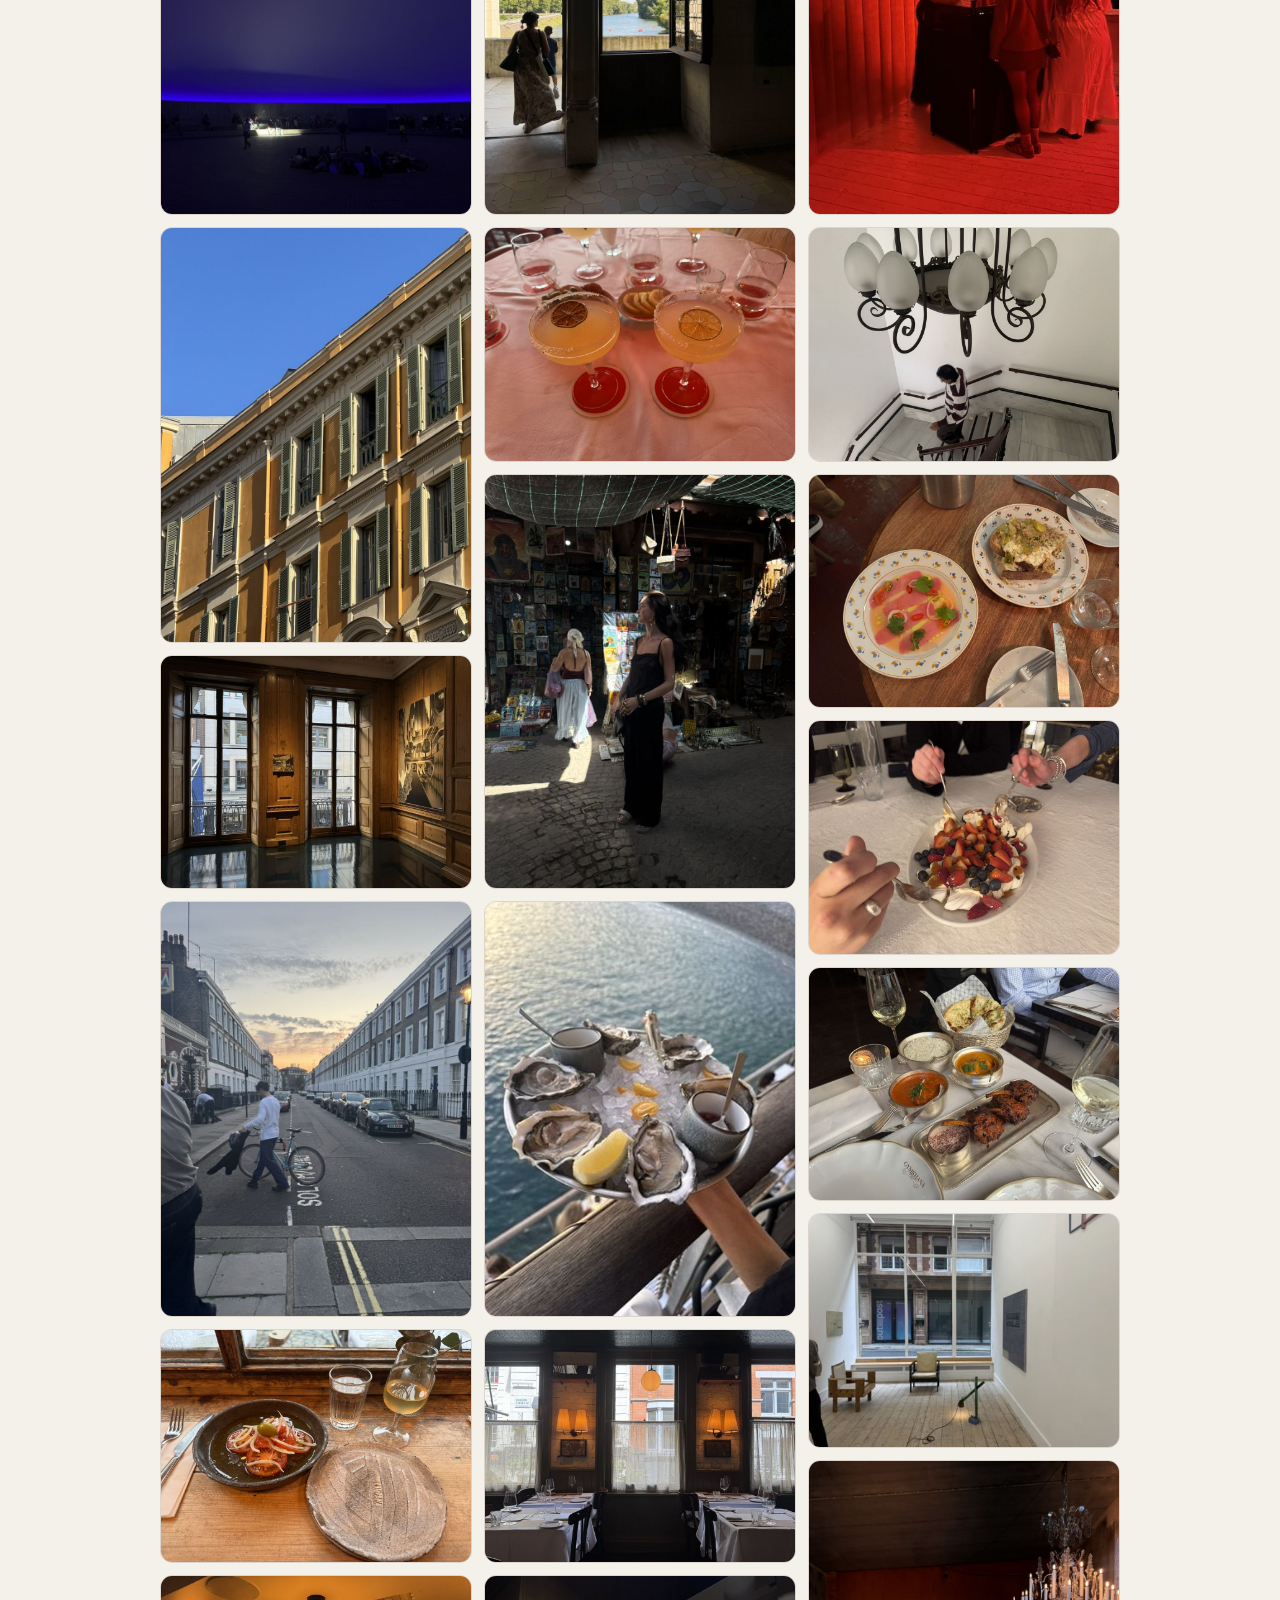
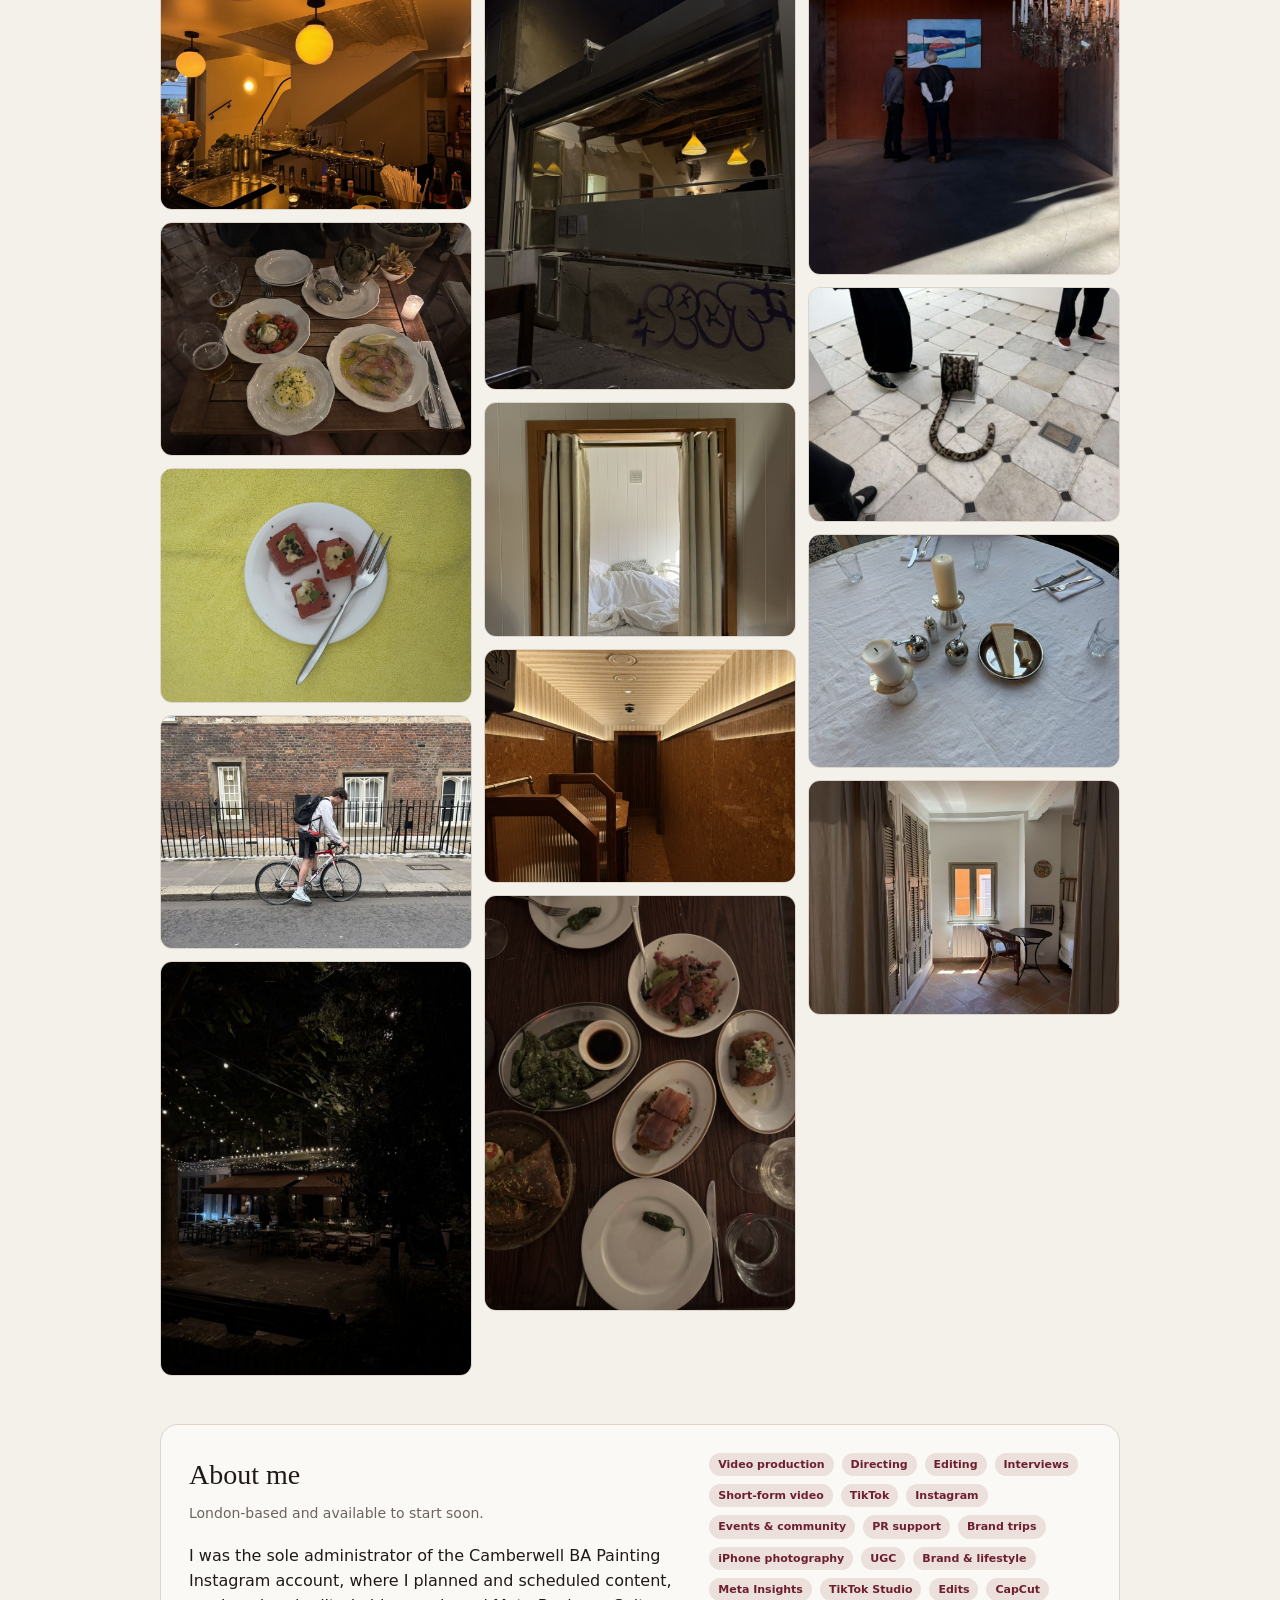
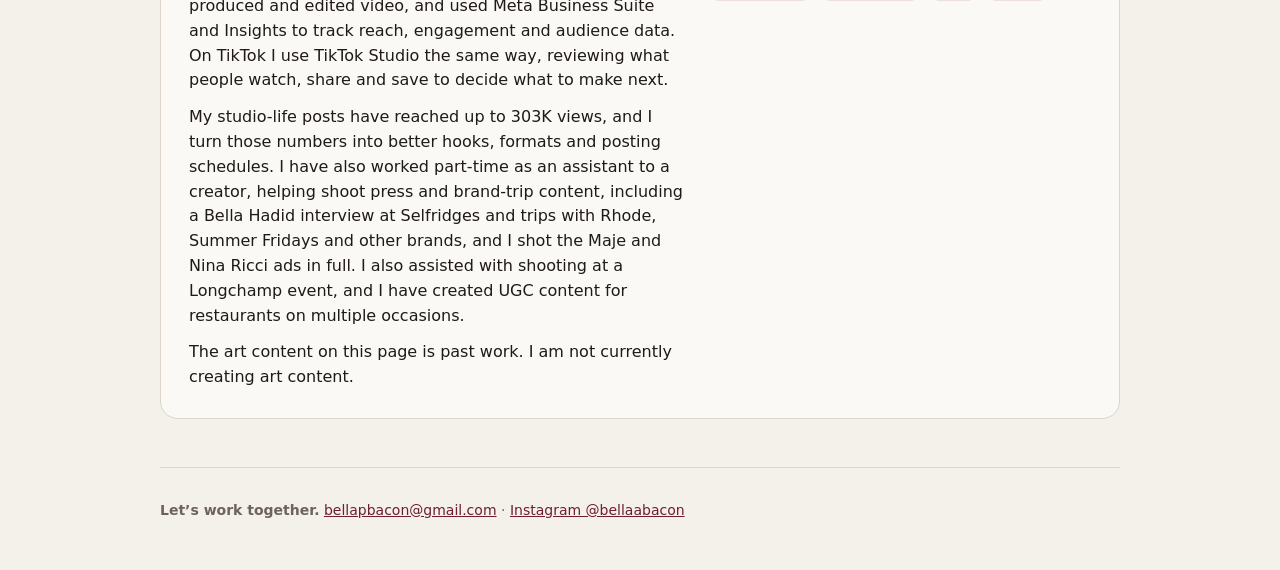
